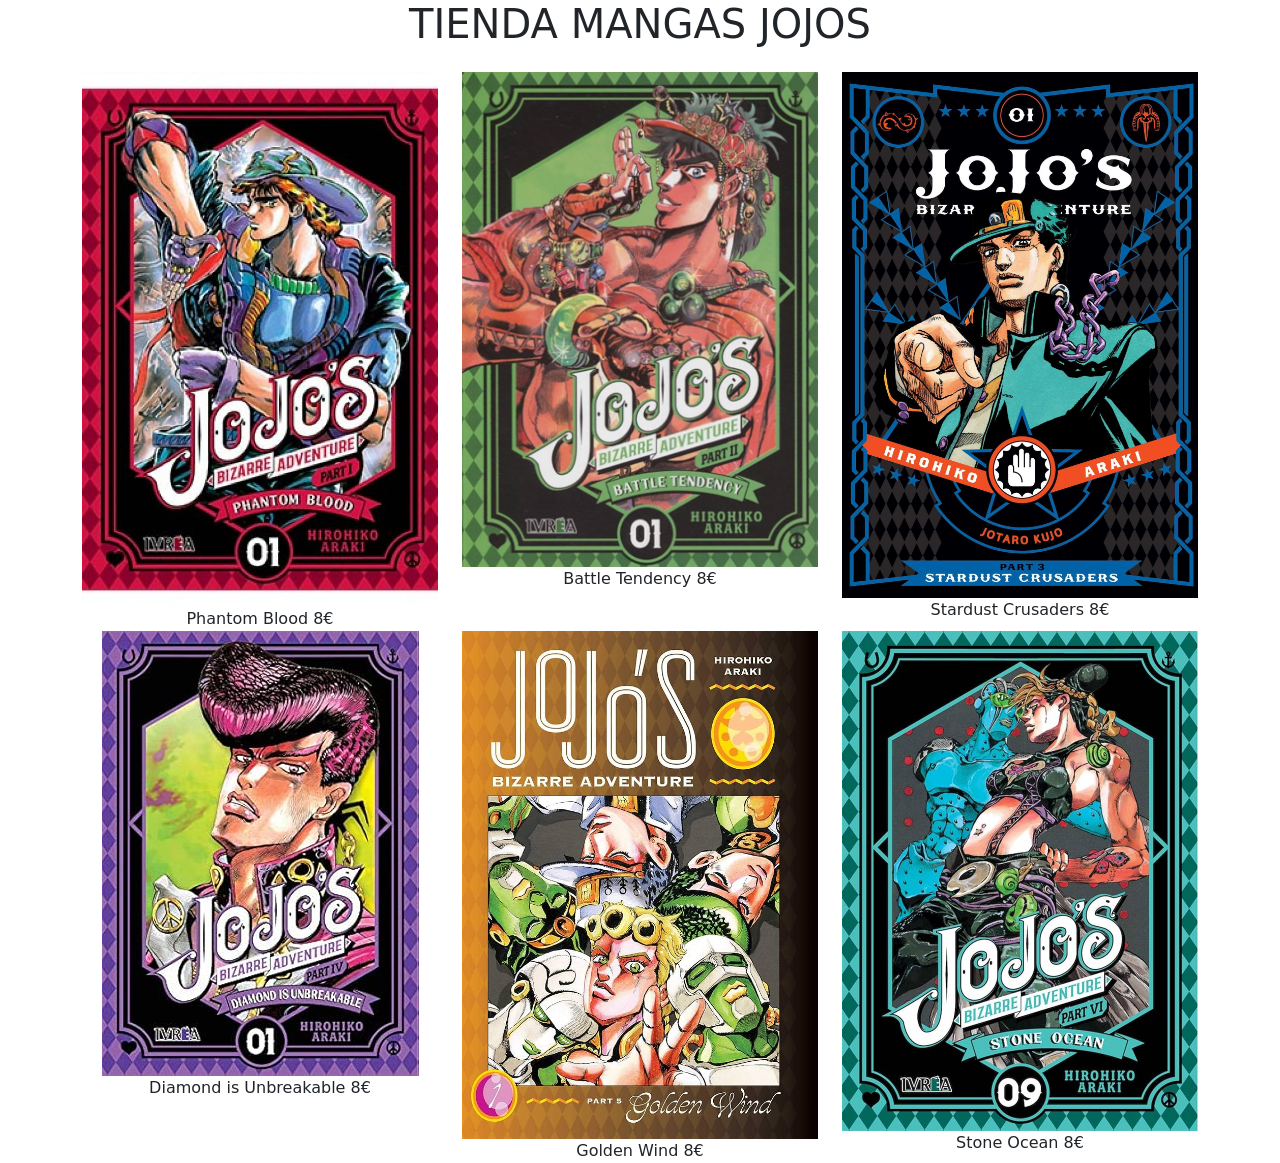
==== index.html @ 1becd0ba "primera subida para thiago" ====
<!DOCTYPE html>
<html lang="es">
<head>
    <meta charset="UTF-8">
    <title>Tienda Mangas JoJo</title>

    <!-- Bootstrap -->
    <link href="https://cdn.jsdelivr.net/npm/bootstrap@5.3.0/dist/css/bootstrap.min.css" rel="stylesheet">

    <!-- CSS -->
    <link rel="stylesheet" href="../tienda_jojos/css/estilo.css">
</head>
<body>

    <!-- TÍTULO -->
    <h1 class="titol text-center">TIENDA MANGAS JOJOS</h1>

    <div class="container mt-4">
        <div class="row">

            <!-- MANGA 1 -->
            <div class="col-md-4 col-sm-6 text-center caixa vermell">
                <a href="manga1.html">
                    <img src="img/jojo1.jpg" class="img-fluid">
                </a>
                <div class="info-manga">
                    <span class="nombre">Phantom Blood</span>
                    <span class="precio">8€</span>
                </div>
            </div>

            <!-- MANGA 2 -->
            <div class="col-md-4 col-sm-6 text-center caixa verd">
                <a href="manga2.html">
                    <img src="img/jojo2.jpg" class="img-fluid">
                </a>
                <div class="info-manga">
                    <span class="nombre">Battle Tendency</span>
                    <span class="precio">8€</span>
                </div>
            </div>

            <!-- MANGA 3 -->
            <div class="col-md-4 col-sm-6 text-center caixa blau">
                <a href="manga3.html">
                    <img src="img/jojo3.jpg" class="img-fluid">
                </a>
                <div class="info-manga">
                    <span class="nombre">Stardust Crusaders</span>
                    <span class="precio">8€</span>
                </div>
            </div>

            <!-- MANGA 4 -->
            <div class="col-md-4 col-sm-6 text-center caixa lila">
                <a href="manga4.html">
                    <img src="img/jojo4.jpg" class="img-fluid">
                </a>
                <div class="info-manga">
                    <span class="nombre">Diamond is Unbreakable</span>
                    <span class="precio">8€</span>
                </div>
            </div>

            <!-- MANGA 5 -->
            <div class="col-md-4 col-sm-6 text-center caixa taronja">
                <a href="manga5.html">
                    <img src="img/jojo5.jpg" class="img-fluid">
                </a>
                <div class="info-manga">
                    <span class="nombre">Golden Wind</span>
                    <span class="precio">8€</span>
                </div>
            </div>

            <!-- MANGA 6 -->
            <div class="col-md-4 col-sm-6 text-center caixa marino">
                <a href="manga6.html">
                    <img src="img/jojo6.jpg" class="img-fluid">
                </a>
                <div class="info-manga">
                    <span class="nombre">Stone Ocean</span>
                    <span class="precio">8€</span>
                </div>
            </div>

        </div>
    </div>

</body>
</html>
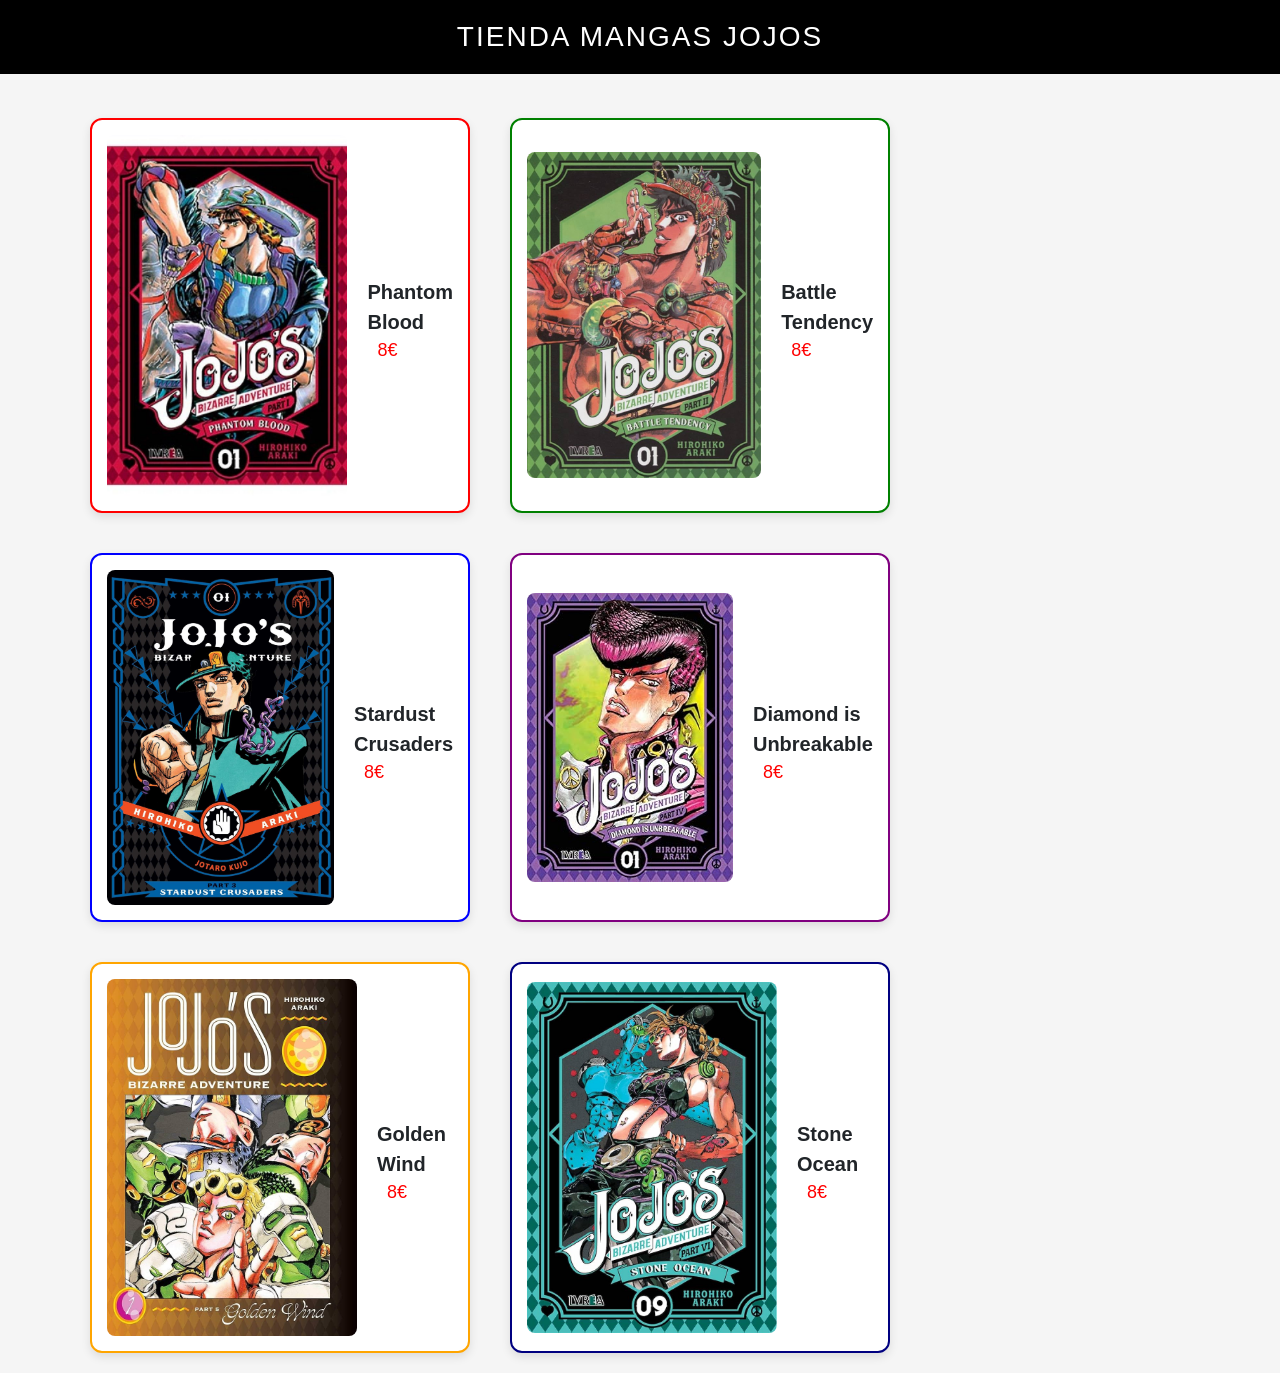
==== commit 12a48c95: "cambio del alberto Co-authored-by: Copilot <copilot@github.com>" ====
--- a/index.html
+++ b/index.html
@@ -8,7 +8,7 @@
     <link href="https://cdn.jsdelivr.net/npm/bootstrap@5.3.0/dist/css/bootstrap.min.css" rel="stylesheet">
 
     <!-- CSS -->
-    <link rel="stylesheet" href="../tienda_jojos/css/estilo.css">
+    <link rel="stylesheet" href="./css/estilo.css">
 </head>
 <body>
 
--- a/css/estilo.css
+++ b/css/estilo.css
@@ -0,0 +1,115 @@
+/* GENERAL */
+body {
+    font-family: Arial, sans-serif;
+    margin: 0;
+    background-color: #f5f5f5;
+}
+
+/* TÍTULO */
+.titol {
+    background-color: black;
+    color: white;
+    padding: 20px;
+    text-align: center;
+    font-size: 28px;
+    letter-spacing: 2px;
+}
+
+/* IMÁGENES */
+img {
+    width: 250px;
+    border-radius: 8px;
+    transition: 0.3s;
+}
+
+/* INFO DEBAJO (nombre + precio) */
+.info-manga {
+    margin-top: 10px;
+    text-align: left;
+    flex: 1;
+}
+
+/* NOMBRE */
+.nombre {
+    font-weight: bold;
+    font-size: 20px;
+}
+
+/* PRECIO EN ROJO */
+.precio {
+    color: red;
+    margin-left: 10px;
+    font-size: 18px;
+}
+
+/* CAJAS (para que se vean las columnas) */
+.caixa {
+    border: 2px solid black;
+    padding: 15px;
+    margin-bottom: 20px;
+    border-radius: 12px;
+    display: flex;
+    align-items: center;
+    gap: 20px;
+    margin: 20px;   
+    background: white;
+    box-shadow: 0 4px 10px rgba(0,0,0,0.1);
+    transition: 0.3s;
+}
+
+/* COLORES DE CADA MANGA */
+.vermell {
+    border-color: red;
+}
+
+.verd {
+    border-color: green;
+}
+
+.blau {
+    border-color: blue;
+}
+
+.lila {
+    border-color: purple;
+}
+
+.taronja {
+    border-color: orange;
+}
+
+.marino {
+    border-color: navy;
+}
+
+/* EFECTO HOVER (queda más pro) */
+.caixa:hover {
+    transform: scale(1.03);
+    box-shadow: 0 6px 14px rgba(0,0,0,0.2);
+}
+.compra {
+margin-top: 15px;
+padding: 10px 20px;
+background-color: black;
+color: white;
+border: none;
+border-radius: 8px;
+cursor: pointer;
+font-size: 16px;
+transition: 0.3s;
+}
+.compra:hover {
+    background-color: #333;
+    transform: scale(1.05);
+}
+
+
+/* FORMULARIO DE COMPRA */
+.form-container {
+    width: 400px;
+    margin: 40px auto;
+    background: white;
+    padding: 25px;
+    border-radius: 12px;
+    box-shadow: 0 4px 12px rgba(0,0,0,0.15);
+}
